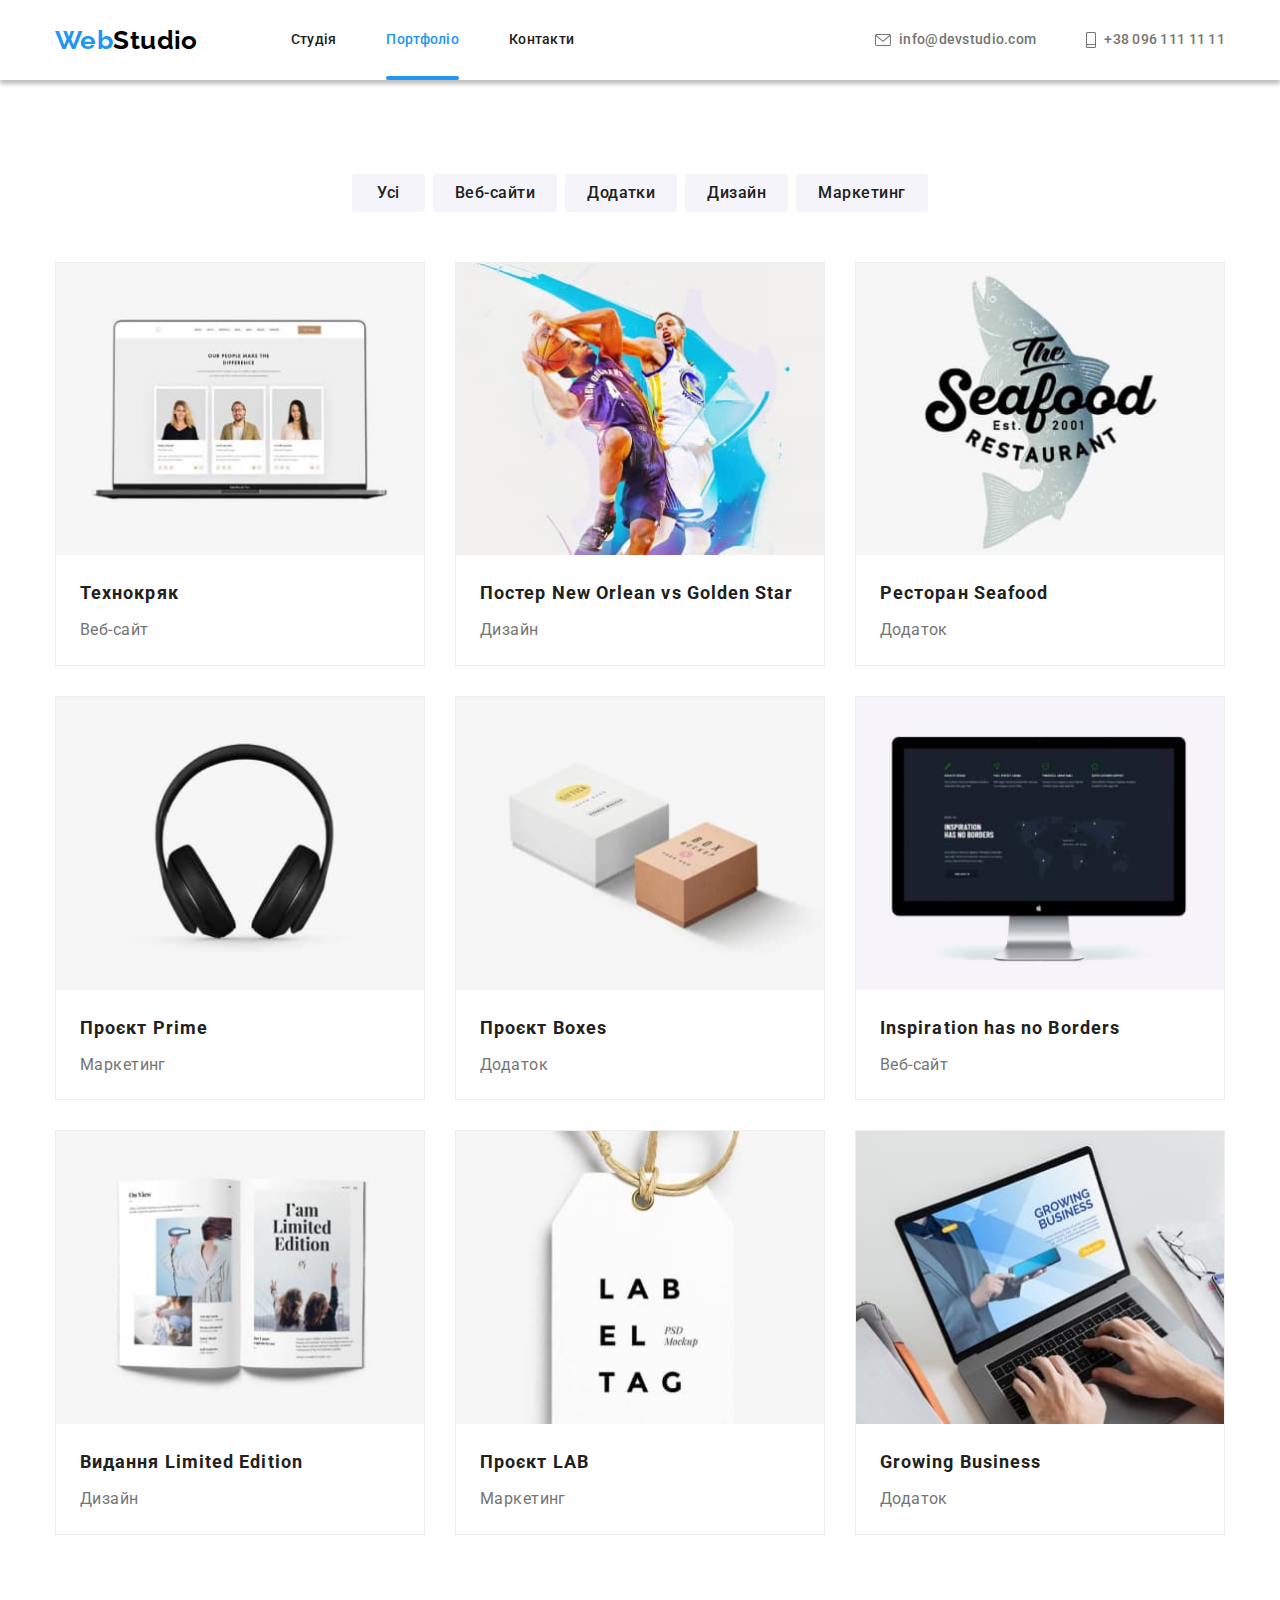
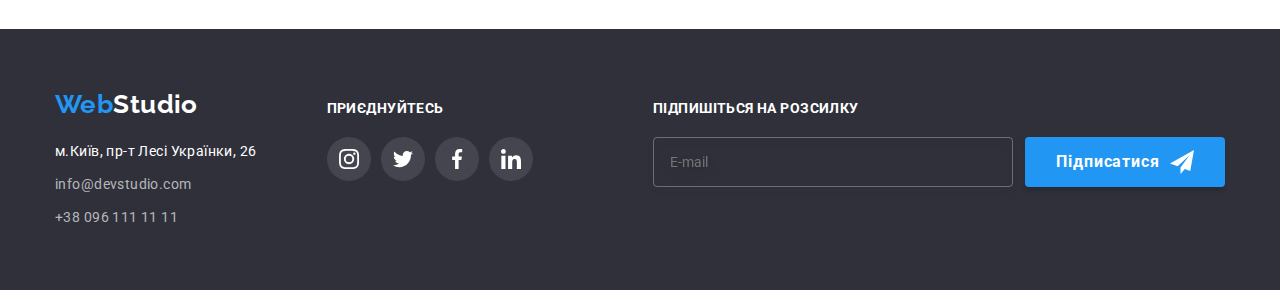
==== portfolio.html @ 76588587 "start hw07" ====
<!DOCTYPE html>
<html lang="uk">
  <head>
    <meta charset="UTF-8" />
    <meta http-equiv="X-UA-Compatible" content="IE=edge" />
    <meta name="viewport" content="width=device-width, initial-scale=1.0" />
    <title>Portfolio</title>
    <link rel="preconnect" href="https://fonts.googleapis.com" />
    <link rel="preconnect" href="https://fonts.gstatic.com" crossorigin />
    <link
      href="https://fonts.googleapis.com/css2?family=Raleway:wght@700&family=Roboto:wght@400;500;700;900&display=swap"
      rel="stylesheet"
    />
    <link rel="stylesheet" href="./css/normalize-style.css" />
    <link rel="stylesheet" href="./css/style.css" />
  </head>
  <body>
    <!-- Панель навігації -->
    <header class="header">
      <div class="container">
        <a href="./index.html" class="logo" lang="en"><span class="logo-span">Web</span>Studio</a>
        <nav class="navigation">
          <ul class="navigation-list">
            <li class="navigation-item">
              <a href="./index.html" class="navigation-link">Студія</a>
            </li>
            <li class="navigation-item">
              <a href="./portfolio.html" class="navigation-link current">Портфоліо</a>
            </li>
            <li class="navigation-item">
              <a href="#" class="navigation-link">Контакти</a>
            </li>
          </ul>
        </nav>
        <div class="header-contacts">
          <a href="mailto:info@devstudio.com" class="contacts-link">
            <svg class="icon-mail">
              <use href="./icon/symbol-defs.svg#icon-mail"></use>
            </svg>
            info@devstudio.com
          </a>
          <a href="tel:+380961111111" class="contacts-link">
            <svg class="icon-phone">
              <use href="./icon/symbol-defs.svg#icon-smartphone"></use>
            </svg>
            +38 096 111 11 11
          </a>
        </div>
      </div>
    </header>
    <main>
      <section class="our-portfolio">
        <div class="container">
          <h1 class="visually-hidden">Our Portfolio</h1>
          <ul class="web-filter">
            <li><button type="button" class="filter-button all">Усі</button></li>
            <li><button type="button" class="filter-button">Веб-сайти</button></li>
            <li><button type="button" class="filter-button">Додатки</button></li>
            <li><button type="button" class="filter-button">Дизайн</button></li>
            <li><button type="button" class="filter-button">Маркетинг</button></li>
          </ul>
          <ul class="works">
            <li class="portfolio-card">
              <a href="#" class="portfolio-link">
                <div class="portfolio-img">
                  <img src="./images/techno.jpg" alt="Технокряк" width="370" />
                  <p class="portfolio-text">
                    Ресурс пропонує комплексні пропозиції з різним рівнем функціоналу та сервісів.
                    Все це дозволить відвідувачу отримати вичерпні відомості про компанію чи
                    приватну особу.
                  </p>
                </div>
                <div class="works-technology">
                  <h2 class="works-title">Технокряк</h2>
                  <p class="works-description">Веб-сайт</p>
                </div>
              </a>
            </li>
            <li class="portfolio-card">
              <a href="#" class="portfolio-link">
                <div class="portfolio-img">
                  <img src="./images/poster_golden_star.jpg" alt="Постер" width="370" />
                  <p class="portfolio-text">
                    Ресурс пропонує комплексні пропозиції з різним рівнем функціоналу та сервісів.
                    Все це дозволить відвідувачу отримати вичерпні відомості про компанію чи
                    приватну особу.
                  </p>
                </div>
                <div class="works-technology">
                  <h2 class="works-title">Постер New Orlean vs Golden Star</h2>
                  <p class="works-description">Дизайн</p>
                </div>
              </a>
            </li>
            <li class="portfolio-card">
              <a href="#" class="portfolio-link">
                <div class="portfolio-img">
                  <img src="./images/restaurant.jpg" alt="Ресторан" width="370" />
                  <p class="portfolio-text">
                    Ресурс пропонує комплексні пропозиції з різним рівнем функціоналу та сервісів.
                    Все це дозволить відвідувачу отримати вичерпні відомості про компанію чи
                    приватну особу.
                  </p>
                </div>
                <div class="works-technology">
                  <h2 class="works-title">Ресторан Seafood</h2>
                  <p class="works-description">Додаток</p>
                </div>
              </a>
            </li>
            <li class="portfolio-card">
              <a href="#" class="portfolio-link">
                <div class="portfolio-img">
                  <img src="./images/project_prime.jpg" alt="Проєкт Prime" width="370" />
                  <p class="portfolio-text">
                    Ресурс пропонує комплексні пропозиції з різним рівнем функціоналу та сервісів.
                    Все це дозволить відвідувачу отримати вичерпні відомості про компанію чи
                    приватну особу.
                  </p>
                </div>
                <div class="works-technology">
                  <h2 class="works-title">Проєкт Prime</h2>
                  <p class="works-description">Маркетинг</p>
                </div>
              </a>
            </li>
            <li class="portfolio-card">
              <a href="#" class="portfolio-link">
                <div class="portfolio-img">
                  <img src="./images/project_boxes.jpg" alt="Проєкт Boxes" width="370" />
                  <p class="portfolio-text">
                    Ресурс пропонує комплексні пропозиції з різним рівнем функціоналу та сервісів.
                    Все це дозволить відвідувачу отримати вичерпні відомості про компанію чи
                    приватну особу.
                  </p>
                </div>
                <div class="works-technology">
                  <h2 class="works-title">Проєкт Boxes</h2>
                  <p class="works-description">Додаток</p>
                </div>
              </a>
            </li>
            <li class="portfolio-card">
              <a href="#" class="portfolio-link">
                <div class="portfolio-img">
                  <img src="./images/inspiration.jpg" alt="Inspiration" width="370" />
                  <p class="portfolio-text">
                    Ресурс пропонує комплексні пропозиції з різним рівнем функціоналу та сервісів.
                    Все це дозволить відвідувачу отримати вичерпні відомості про компанію чи
                    приватну особу.
                  </p>
                </div>
                <div class="works-technology">
                  <h2 class="works-title">Inspiration has no Borders</h2>
                  <p class="works-description">Веб-сайт</p>
                </div>
              </a>
            </li>
            <li class="portfolio-card">
              <a href="#" class="portfolio-link">
                <div class="portfolio-img">
                  <img src="./images/limited_edition.jpg" alt="Видання" width="370" />
                  <p class="portfolio-text">
                    Ресурс пропонує комплексні пропозиції з різним рівнем функціоналу та сервісів.
                    Все це дозволить відвідувачу отримати вичерпні відомості про компанію чи
                    приватну особу.
                  </p>
                </div>
                <div class="works-technology">
                  <h2 class="works-title">Видання Limited Edition</h2>
                  <p class="works-description">Дизайн</p>
                </div>
              </a>
            </li>
            <li class="portfolio-card">
              <a href="#" class="portfolio-link">
                <div class="portfolio-img">
                  <img src="./images/project_lab.jpg" alt="Проєкт LAB" width="370" />
                  <p class="portfolio-text">
                    Ресурс пропонує комплексні пропозиції з різним рівнем функціоналу та сервісів.
                    Все це дозволить відвідувачу отримати вичерпні відомості про компанію чи
                    приватну особу.
                  </p>
                </div>
                <div class="works-technology">
                  <h2 class="works-title">Проєкт LAB</h2>
                  <p class="works-description">Маркетинг</p>
                </div>
              </a>
            </li>
            <li class="portfolio-card">
              <a href="#" class="portfolio-link">
                <div class="portfolio-img">
                  <img src="./images/growing_businesmin.jpg" alt="Growing Business" width="370" />
                  <p class="portfolio-text">
                    Ресурс пропонує комплексні пропозиції з різним рівнем функціоналу та сервісів.
                    Все це дозволить відвідувачу отримати вичерпні відомості про компанію чи
                    приватну особу.
                  </p>
                </div>
                <div class="works-technology">
                  <h2 class="works-title">Growing Business</h2>
                  <p class="works-description">Додаток</p>
                </div>
              </a>
            </li>
          </ul>
        </div>
      </section>
    </main>
    <!-- Футер -->
    <footer class="footer">
      <div class="container">
        <div class="footer-contacts">
          <h2 class="visually-hidden">контакти <span lang="en">webstudio</span></h2>
          <a href="./index.html" class="logo footer-logo" lang="en"
            ><span class="logo-span">Web</span>Studio</a
          >
          <address class="footer-address">
            <ul class="footer-address-list">
              <li class="footer-address-item">
                <a
                  href="https://goo.gl/maps/Vq4ThPcJuNUEZJUE8"
                  target="_blank"
                  rel="noopener nofollow norefferer"
                  class="footer-address-link"
                >
                  м.Київ, пр-т Лесі Українки, 26
                </a>
              </li>
              <li class="footer-address-item">
                <a href="mailto:info@devstudio.com" class="footer-contacts">info@devstudio.com </a>
              </li>
              <li class="footer-address-item">
                <a href="tel:+380961111111" class="footer-contacts">+38 096 111 11 11</a>
              </li>
            </ul>
          </address>
        </div>
        <div class="footer-soc">
          <p class="footer-soc-title">приєднуйтесь</p>
          <ul class="footer-soc-list">
            <li class="footer-soc-item">
              <a
                class="footer-soc-link"
                href="https://www.instagram.com/"
                target="_blank"
                rel="noreferrer
                      noopener
                      nofollow"
              >
                <svg class="footer-soc-icon">
                  <use href="./icon/symbol-defs.svg#icon-instagram"></use>
                </svg>
              </a>
            </li>
            <li class="footer-soc-item">
              <a
                class="footer-soc-link"
                href="https://twitter.com/"
                target="_blank"
                rel="noreferrer
                      noopener
                      nofollow"
                ><svg class="footer-soc-icon">
                  <use href="./icon/symbol-defs.svg#icon-twitter"></use>
                </svg>
              </a>
            </li>
            <li class="footer-soc-item">
              <a
                class="footer-soc-link"
                href="https://www.facebook.com/"
                target="_blank"
                rel="noreferrer
                      noopener
                      nofollow"
                ><svg class="footer-soc-icon">
                  <use href="./icon/symbol-defs.svg#icon-facebook"></use>
                </svg>
              </a>
            </li>
            <li class="footer-soc-item">
              <a
                class="footer-soc-link"
                href="https://www.linkedin.com/"
                target="_blank"
                rel="noreferrer
                      noopener
                      nofollow"
              >
                <svg class="footer-soc-icon">
                  <use href="./icon/symbol-defs.svg#icon-linkedin"></use>
                </svg>
              </a>
            </li>
          </ul>
        </div>

        <form class="footer-mailer">
          <p class="footer-mailer-title">Підпишіться на розсилку</p>
          <div class="fmform">
            <label class="footer-mailer-label">
              <input
                type="email"
                class="footer-mailer-input"
                placeholder="E-mail"
                name="email"
                required
              />
            </label>
            <button type="submit" class="footer-mailer-btn">
              <div class="fmbtn-group">
                Підписатися
                <svg class="fmbtn-svg">
                  <use href="./icon/symbol-defs.svg#icon-send"></use>
                </svg>
              </div>
            </button>
          </div>
        </form>
      </div>
    </footer>
  </body>
</html>
---- css/style.css ----
:root {
  --main-text-color: #212121;
  --main-bg-color: #fff;
  --team-bg-color: #f5f4fa;
  --second-text-color: #757575;
  --accent-color: #2196f3;
  --logo-color: #000000;
  --shadow-color: #000000;
  --hero-footer-bg-color: #2f303a;
  --slave-text-color: #fff;
  --bezier-effect: 250ms cubic-bezier(0.4, 0, 0.2, 1);
  --hover-btn-color: #188ce8;
}

img {
  display: block;
  width: 100%;
}

.visually-hidden {
  position: absolute;
  white-space: nowrap;
  width: 1px;
  height: 1px;
  overflow: hidden;
  border: 0;
  padding: 0;
  clip: rect(0 0 0 0);
  clip-path: inset(50%);
  margin: -1px;
}

body {
  background-color: var(--main-bg-color);
  color: var(--main-text-color);
  font-family: 'Roboto', sans-serif;
  font-size: 14px;
  letter-spacing: 0.03em;
}
section {
  padding-bottom: 94px;
  padding-top: 94px;
}

h1,
h2,
h3,
p {
  margin: 0;
  padding: 0;
}

ul,
li {
  list-style: none;
  padding: 0;
  margin: 0;
}

a {
  text-decoration: none;
}

.container {
  width: 1200px;
  margin: 0 auto;
  padding-left: 15px;
  padding-right: 15px;
}

button {
  cursor: pointer;
  border: none;
}

/* ------HEADER------ */

.header {
  border-color: #ffffff00;
  box-shadow: 0px 4px 4px #00000040;
}

.header .container {
  display: flex;
  align-items: center;
}

.logo {
  display: inline-block;
  font-family: 'Raleway', sans-serif;
  font-style: normal;
  font-weight: 700;
  font-size: 26px;
  line-height: 1.19;
  color: var(--logo-color);
}

.logo-span {
  color: var(--accent-color);
}

.navigation {
  margin-left: 93px;
}

.navigation-list {
  display: flex;
}

.navigation-list li + li {
  margin-left: 50px;
}

.navigation-item {
  position: relative;
}

.navigation-link {
  display: block;
  padding-top: 32px;
  padding-bottom: 32px;

  font-weight: 500;
  line-height: 1.14;
  letter-spacing: 0.02em;
  color: var(--main-text-color);

  transition: color var(--bezier-effect);
}

.navigation-link::after {
  content: '';
  position: absolute;
  left: 0;
  bottom: 0;
  width: 100%;
  height: 4px;
  border-radius: 2px;
  transform: scaleX(0);
  transition: transform var(--bezier-effect), background var(--bezier-effect);
}

.navigation-link:hover::after,
.navigation-link:focus::after {
  transform: scaleX(1);
  background: var(--accent-color);
}

.navigation-link.current::after {
  content: '';
  position: absolute;
  display: block;
  bottom: 0;
  width: 100%;
  height: 4px;
  background: var(--accent-color);
  border-radius: 2px;
  transform: scaleX(1);
}

.current {
  color: var(--accent-color);
}

.navigation-link:hover,
.navigation-link:focus,
.contacts-link:hover,
.contacts-link:focus {
  color: var(--accent-color);
}

.icon-mail {
  width: 16px;
  height: 12px;
  fill: currentColor;
  margin-right: 8px;
}
.icon-phone {
  width: 10px;
  height: 16px;
  fill: currentColor;
  margin-right: 8px;
}

.contacts-link {
  font-weight: 500;
  line-height: 1.14;
  letter-spacing: 0.02em;
  color: var(--second-text-color);
  display: flex;
  align-items: center;
  transition: color var(--bezier-effect);
}

.header-contacts {
  margin-left: auto;
  display: flex;
  align-items: center;
}

.header-contacts a + a {
  margin-left: 50px;
}

/*  -----------------HERO------------------------ */
.hero {
  background-color: var(--hero-footer-bg-color);
  background-image: linear-gradient(rgba(47, 48, 58, 0.4), rgba(47, 48, 58, 0.4)),
    url(../images/bg-heromin.jpg);
  background-repeat: no-repeat;
  background-position: center;
  background-size: cover;
  max-width: 1600px;
  height: 600px;
  margin: 0 auto;
  padding: 200px 0;
  text-align: center;
}

.title-main {
  margin: 0 auto 30px auto;
  max-width: 696px;
  color: var(--slave-text-color);
  font-weight: 900;
  font-size: 44px;
  line-height: 1.36;
  letter-spacing: 0.06em;
  text-transform: uppercase;
}

.button-main {
  padding: 10px 32px;
  background-color: var(--accent-color);
  color: var(--slave-text-color);
  font-family: inherit;
  font-weight: 700;
  font-size: 16px;
  line-height: 1.87;
  letter-spacing: 0.06em;
  border-radius: 4px;
  box-shadow: 0px 4px 4px #00000040;
  transition: background-color var(--bezier-effect);
}

.button-main:hover,
.button-main:focus {
  background-color: var(--hover-btn-color);
}

/* -----------------------ADVANTAGES-------------------- */

.advantage-list {
  display: flex;
}
.advantage-icon-div {
  display: flex;
  justify-content: center;
  align-items: center;
  width: 270px;
  height: 120px;
  background-color: #f5f4fa;
  margin-bottom: 30px;
}
.advantage-icon {
  width: 70px;
  height: 70px;
}

.advantage-title {
  margin-bottom: 10px;
  font-weight: 700;
  font-size: 14px;
  line-height: 1.14;
  letter-spacing: 0.03em;
  text-transform: uppercase;
  color: var(--main-text-color);
}

.advantage-text {
  color: var(--second-text-color);
  line-height: 1.71;
}

.advantage-list li + li {
  margin-left: 30px;
}

/* -----WHAT WE DO----- */

.what-we-do {
  padding-top: 0;
}

.what-we-do-title {
  text-align: center;
  font-weight: 700;
  font-size: 36px;
  line-height: 1.17;
  letter-spacing: 0.03em;

  margin-bottom: 50px;
}

.what-we-do-list {
  display: flex;
}

.what-we-do-list li + li {
  margin-left: 30px;
}

.what-we-do-item {
  position: relative;
}

.wwd-bottom-text {
  position: absolute;
  display: flex;
  justify-content: center;
  align-items: center;
  width: 100%;
  height: 70px;
  bottom: 0;
  left: 0;

  background: rgba(47, 48, 58, 0.8);
  color: #fff;
  font-weight: 700;
  line-height: 1.14;
  text-transform: uppercase;
}

/* -----------------TEAM---------------------- */

.team {
  background-color: var(--team-bg-color);
}

.team-title {
  text-align: center;
  font-size: 36px;
  font-weight: 700;
  color: var(--main-text-color);
  margin-bottom: 50px;
}

.team-list {
  display: flex;
  gap: 30px;
}

.team-item {
  box-shadow: 0px 1px 3px rgba(0, 0, 0, 0.12), 0px 1px 1px rgba(0, 0, 0, 0.14),
    0px 2px 1px rgba(0, 0, 0, 0.2);
  border-radius: 0px 0px 4px 4px;
}

.card-description {
  background-color: var(--main-bg-color);
  border-radius: 0 0 4px 4px;
  padding: 30px 0;
}

.team-name {
  margin-bottom: 10px;
  font-weight: 500;
  font-size: 16px;
  text-align: center;
  color: var(--main-text-color);
}

.team-description {
  font-size: 16px;
  line-height: 1.19;
  text-align: center;
  color: var(--second-text-color);
}

.team-soc-list {
  display: flex;
  justify-content: center;
  gap: 10px;
  margin-top: 16px;
}
.team-soc-item {
  width: 44px;
  height: 44px;
}

.team-soc-link {
  display: flex;
  justify-content: center;
  align-items: center;
  width: 100%;
  height: 100%;
  border-radius: 50%;
  background-color: #fff;
  color: #afb1b8;
  transition: color var(--bezier-effect), background-color var(--bezier-effect);
}

.team-soc-icon {
  width: 20px;
  height: 20px;
  fill: currentColor;
}

.team-soc-link:hover,
.team-soc-link:focus {
  background-color: #2196f3;
  color: #fff;
}

/* -----------------CLIENTS------------------ */

.clients-title {
  margin-bottom: 50px;
  font-weight: 700;
  font-size: 36px;
  line-height: 1.16;
  text-align: center;
  color: var(--main-text-color);
}

.clients-list {
  display: flex;
  justify-content: center;
  gap: 30px;
}

.clients-item {
  width: 170px;
  height: 92px;
}

.client-link {
  width: 100%;
  height: 100%;
  display: flex;
  justify-content: center;
  align-items: center;
  color: #afb1b8;
  border: 1px solid #afb1b8;
  border-radius: 4px;
  transition: color var(--bezier-effect);
}

.clients-icon {
  width: 106px;
  height: 60px;
  fill: currentColor;
}

.client-link:hover,
.client-link:focus {
  color: #2196f3;
  border-color: #2196f3;
}

/* -----FOOTER----- */

.footer {
  display: flex;
  background-color: var(--hero-footer-bg-color);
  padding-top: 60px;
  padding-bottom: 60px;
}

.footer .container {
  display: flex;
  align-items: baseline;
}

.logo.footer-logo {
  color: var(--slave-text-color);
}
.footer-address {
  margin-top: 20px;
}

.footer-contacts {
  color: #ffffffa7;
  transition: color var(--bezier-effect);
}

.footer-contacts:hover,
.footer-contacts:focus,
.footer-address-link:hover,
.footer-address-link:focus {
  color: var(--accent-color);
}

.footer-address-item {
  line-height: 1.71;
  font-style: normal;
  font-size: 14px;
}

.footer-address-link {
  color: var(--slave-text-color);
  transition: color var(--bezier-effect);
}

.footer-address-list li + li {
  margin-top: 9px;
}
.footer-soc {
  margin-left: 70px;
}

.footer-soc-title {
  color: var(--slave-text-color);
  font-weight: 700;
  font-size: 14px;
  line-height: 1.14;
  text-transform: uppercase;
  margin-bottom: 20px;
}
.footer-soc-list {
  display: flex;
  justify-content: center;
  gap: 10px;
}
.footer-soc-item {
  width: 44px;
  height: 44px;
  border-radius: 50%;
}

.footer-soc-link:hover,
.footer-soc-link:focus {
  background-color: var(--accent-color);
}

.footer-soc-icon {
  width: 20px;
  height: 20px;
  fill: currentColor;
}
.footer-soc-link {
  display: flex;
  justify-content: center;
  align-items: center;
  width: 100%;
  height: 100%;
  color: #fff;
  border-radius: 50%;
  background-color: rgba(255, 255, 255, 0.1);
  transition: background-color var(--bezier-effect);
}
/* -----------------------PORTFOLIO-------------------------------- */

/* -----------MAIN---------- */

.web-filter {
  display: flex;
  justify-content: center;
  gap: 8px;
  margin-bottom: 50px;
}

.filter-button {
  font-family: inherit;
  letter-spacing: 0.03em;
  color: var(--main-text-color);
  background-color: #f5f4fa;
  border-radius: 4px;
  font-weight: 500;
  font-size: 16px;
  line-height: 1.62;
  padding: 6px 22px;
  transition: color var(--bezier-effect), background-color var(--bezier-effect),
    box-shadow var(--bezier-effect);
}

.filter-button.all {
  padding: 6px 25px;
}

.filter-button:hover,
.filter-button:focus {
  background-color: var(--accent-color);
  color: var(--slave-text-color);
  box-shadow: 0px 3px 1px rgba(0, 0, 0, 0.1), 0px 1px 2px rgba(0, 0, 0, 0.08),
    0px 2px 2px rgba(0, 0, 0, 0.12);
}

.works {
  display: flex;
  flex-wrap: wrap;
  gap: 30px;
}

.works-title {
  font-weight: 700;
  font-size: 18px;
  line-height: 2;
  letter-spacing: 0.06em;
  margin-bottom: 4px;
}

.works-description {
  font-size: 16px;
  line-height: 1.87;
  color: var(--second-text-color);
}

.works-technology {
  padding: 20px 24px;
}

.portfolio-card {
  max-width: calc((100% - 60px) / 3);
}

.portfolio-img {
  position: relative;
  overflow: hidden;
  display: flex;
  justify-content: center;
}

.portfolio-text {
  position: absolute;
  top: 0;
  left: 0;
  width: 100%;
  height: 100%;
  background: rgba(33, 150, 243, 0.9);
  transform: translateY(101%);
  transition: transform 250ms cubic-bezier(0.4, 0, 0.2, 1);

  padding: 63px 24px;
  font-size: 18px;
  line-height: 1.55;
  color: #ffffff;
}
.portfolio-link:hover .portfolio-text,
.portfolio-link:focus .portfolio-text {
  transform: translateY(0%);
}

.portfolio-link {
  display: block;
  border: 1px solid #eeeeee;
  color: var(--main-text-color);
  transition: box-shadow var(--bezier-effect);
}

.portfolio-link:hover,
.portfolio-link:focus {
  box-shadow: 0px 1px 1px rgba(0, 0, 0, 0.12), 0px 4px 4px rgba(0, 0, 0, 0.06),
    1px 4px 6px rgba(0, 0, 0, 0.16);
}

.footer-mailer {
  display: block;
  margin-left: auto;
}

.footer-mailer-title {
  display: inline-block;
  width: 100%;
  font-weight: 700;
  font-size: 14px;
  line-height: 1.14;
  letter-spacing: 0.03em;
  text-transform: uppercase;
  color: var(--slave-text-color);
  margin-bottom: 20px;
}

.fmform {
  display: flex;
}

.footer-mailer-label {
  width: 360px;
}

.footer-mailer-input {
  height: 50px;
  width: 100%;
  background-color: transparent;
  border: 1px solid rgba(255, 255, 255, 0.3);
  filter: drop-shadow(0px 4px 4px rgba(0, 0, 0, 0.15));
  border-radius: 4px;
  padding-left: 16px;
  color: var(--slave-text-color);
}

.footer-mailer-btn {
  height: 50px;
  width: 200px;
  margin-left: 12px;
  background: var(--accent-color);
  color: var(--slave-text-color);
  box-shadow: 0px 4px 4px rgba(0, 0, 0, 0.15);
  border-radius: 4px;

  font-weight: 700;
  font-size: 16px;
  line-height: 1.87;

  display: flex;
  align-items: center;
  text-align: center;
  justify-content: center;
  letter-spacing: 0.06em;

  transition: background var(--bezier-effect);
}

.footer-mailer-btn:hover,
.footer-mailer-btn:focus {
  background: var(--hover-btn-color);
}

.fmbtn-group {
  display: flex;
  justify-content: center;
  align-items: center;
}

.fmbtn-svg {
  width: 24px;
  height: 24px;
  margin-left: 10px;
}

/* --------------BACKDROP+MODAL-------------------- */

.backdrop {
  position: fixed;
  top: 0;
  left: 0;

  width: 100%;
  height: 100%;

  background: rgba(62, 58, 58, 0.8);
  opacity: 1;
  transition: opacity var(--bezier-effect), visibility var(--bezier-effect);
}

.modal {
  position: absolute;
  left: 50%;
  top: 50%;

  width: 528px;
  height: 581px;
  background: #ffffff;
  box-shadow: 0px 1px 3px rgba(0, 0, 0, 0.12), 0px 1px 1px rgba(0, 0, 0, 0.14),
    0px 2px 1px rgba(0, 0, 0, 0.2);
  border-radius: 4px;

  transform: translate(-50%, -50%) scale(1);
  transition: transform var(--bezier-effect), opacity var(--bezier-effect),
    scale var(--bezier-effect);

  box-shadow: 0px 1px 3px rgba(0, 0, 0, 0.12), 0px 1px 1px rgba(0, 0, 0, 0.14),
    0px 2px 1px rgba(0, 0, 0, 0.2);
}

.backdrop.is-hidden .modal {
  transform: translate(-50%, -100%) scale(0);
}

.is-hidden {
  opacity: 0;
  visibility: hidden;
  pointer-events: none;
}

.cross-btn {
  position: absolute;
  top: 8px;
  right: 8px;
  padding: 0;
  width: 30px;
  height: 30px;
  display: flex;
  justify-content: center;
  align-items: center;
  border: 1px solid #0000001a;
  border-radius: 50%;
  background-color: transparent;
  transition: color var(--bezier-effect);
}

.cross-btn:hover {
  color: var(--hover-btn-color);
  cursor: pointer;
}

.modal-close-cross {
  width: 18px;
  height: 18px;
  fill: currentColor;
}

/* ----------------------------FORM------------------- */
.form-order {
  padding: 40px;
  width: 100%;
  height: 100%;
}

.form-label {
  display: block;
  margin-bottom: 10px;
}

.form-field {
  position: relative;
  width: 100%;
}

.form-label:focus-within .form-order-input,
.form-label:hover .form-order-input,
.form-label:focus-within .form-order-textarea,
.form-label:hover .form-order-textarea {
  border: 1px solid var(--accent-color);
  border-radius: 4px;
}

.form-label:focus-within .form-svg-field,
.form-label:hover .form-svg-field {
  fill: var(--accent-color);
}

.form-order-heading {
  color: var(--main-text-color);
  font-weight: 700;
  font-size: 20px;
  line-height: 1.15;
  text-align: center;
  letter-spacing: 0.03em;
  margin-bottom: 12px;
}

.form-order-title {
  color: var(--second-text-color);
  font-size: 12px;
  line-height: 1.16;
  letter-spacing: 0.01em;
  margin-bottom: 4px;
}

.form-order-input {
  width: 100%;
  height: 40px;

  padding-left: 42px;
  border: 1px solid rgba(33, 33, 33, 0.2);
  border-radius: 4px;
  transition: border var(--bezier-effect);
  cursor: pointer;
  outline: none;
}

.form-svg-field {
  position: absolute;
  width: 18px;
  height: 18px;
  top: 50%;
  left: 12px;
  transform: translateY(-50%);
  transition: fill var(--bezier-effect);
  fill: currentColor;
  cursor: pointer;
}

.form-textarea {
  margin-bottom: 0;
}

.form-order-textarea {
  width: 100%;
  height: 120px;
  padding: 12px 16px;
  resize: none;
  border: 1px solid rgba(33, 33, 33, 0.2);
  border-radius: 4px;
  transition: border var(--bezier-effect);
  cursor: pointer;
  outline: none;
}

.check-contract {
  display: flex;
  position: relative;
  justify-content: center;
  align-items: center;
  margin-top: 20px;
}

.check-span::before {
  display: inline-block;
  margin-right: 7px;
  content: '';
  width: 16px;
  height: 15px;
  background-image: url(../icon/checkout.svg);
  transition: background-image var(--bezier-effect);
}

.checkbox-contract:checked + .check-span::before {
  background-image: url(../icon/checkin.svg);
}

.check-span {
  display: flex;
  align-items: center;
  font-size: 14px;
  line-height: 1.71;
  color: var(--second-text-color);
}

.checkbox-contract {
  position: absolute;
  left: 0;
  z-index: -1;
  opacity: 0;
}

.check-link {
  text-decoration: underline;
  color: var(--accent-color);
  padding-left: 2px;
}

/* .form-btn {
  display: flex;
  justify-content: center;
  margin-top: 30px;
} */

.form-btn-send {
  display: block;
  margin: 30px auto 0 auto;

  padding: 10px 52px;
  background: var(--accent-color);
  box-shadow: 0px 4px 4px rgba(0, 0, 0, 0.15);
  border-radius: 4px;
  font-weight: 700;
  font-size: 16px;
  line-height: 1.87;

  letter-spacing: 0.06em;

  color: var(--slave-text-color);
  transition: background var(--bezier-effect);
}

.form-btn-send:hover,
.form-btn-send:focus {
  background: var(--hover-btn-color);
}
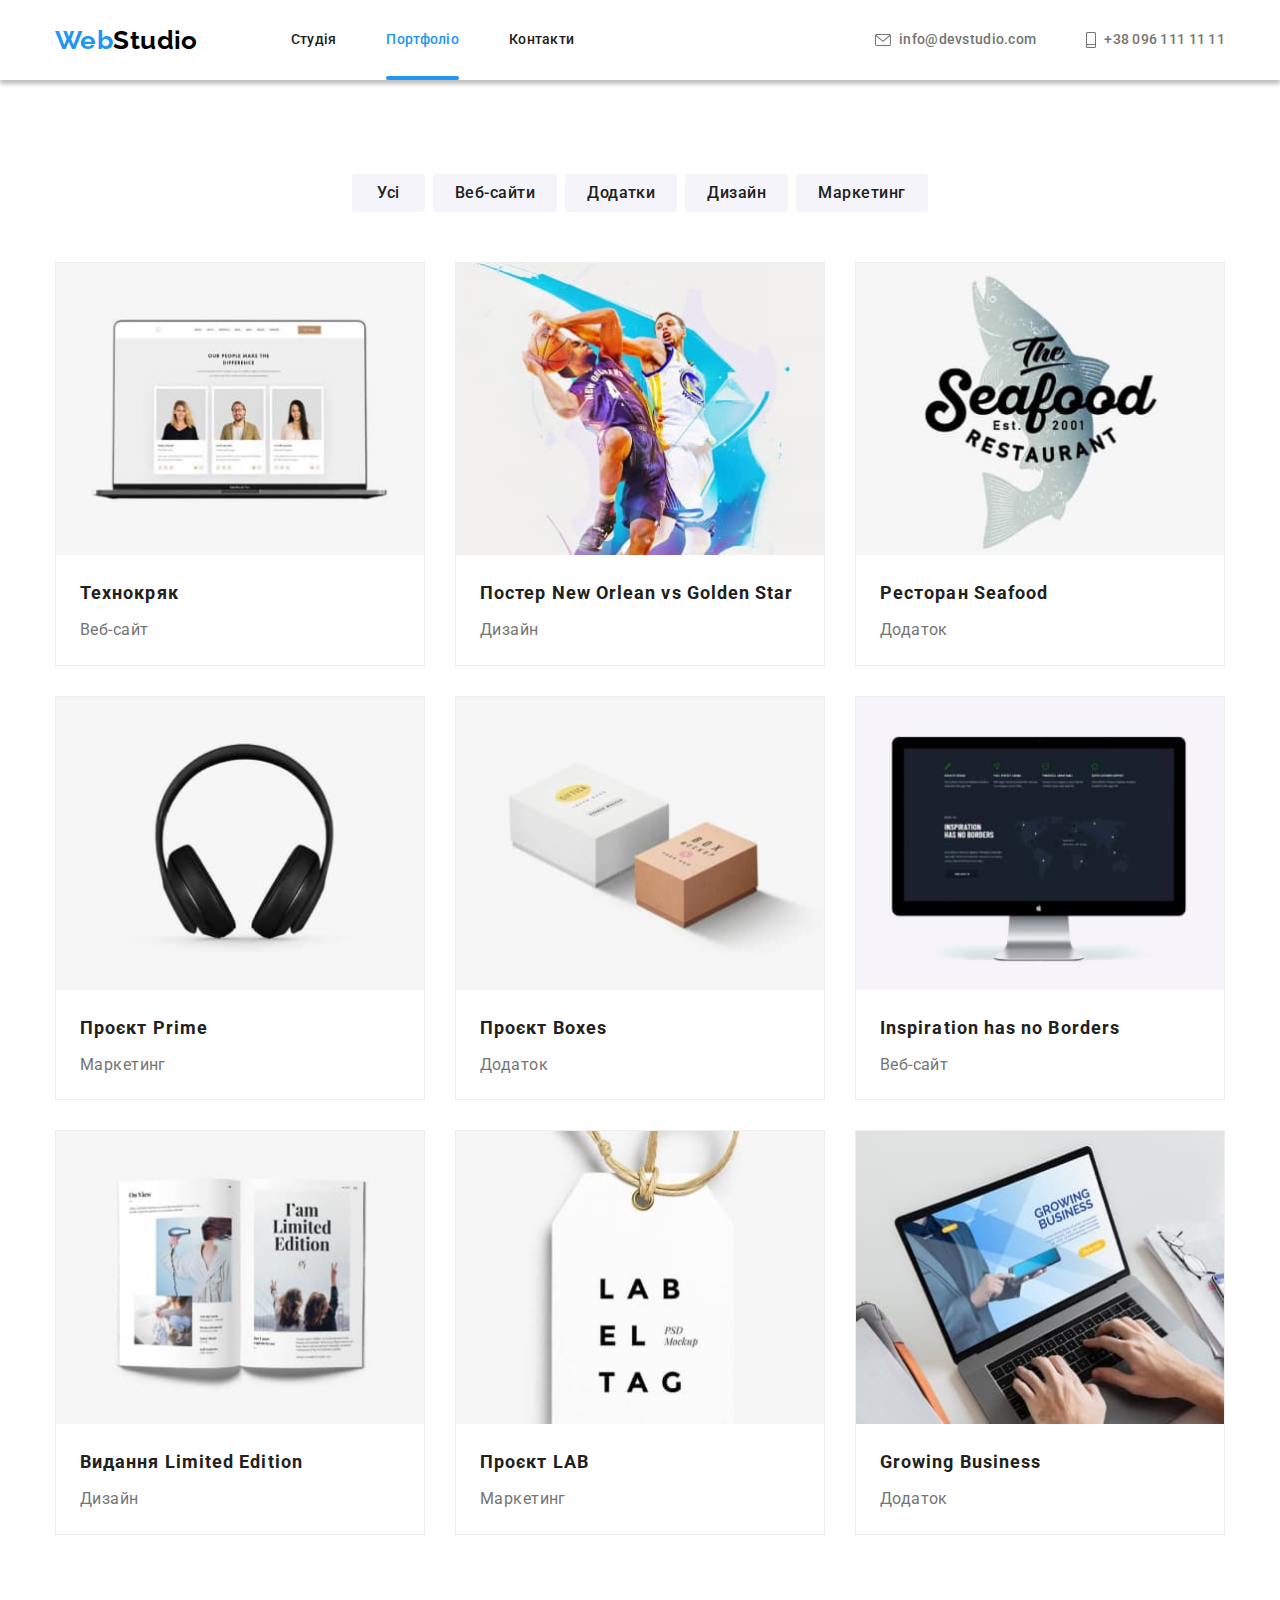
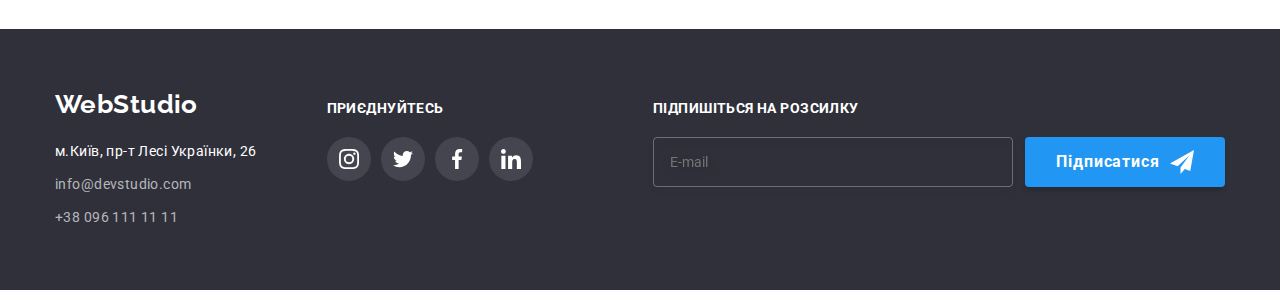
==== commit 118547f2: "first step" ====
--- a/portfolio.html
+++ b/portfolio.html
@@ -17,29 +17,29 @@
   <body>
     <!-- Панель навігації -->
     <header class="header">
-      <div class="container">
-        <a href="./index.html" class="logo" lang="en"><span class="logo-span">Web</span>Studio</a>
-        <nav class="navigation">
-          <ul class="navigation-list">
-            <li class="navigation-item">
-              <a href="./index.html" class="navigation-link">Студія</a>
-            </li>
-            <li class="navigation-item">
-              <a href="./portfolio.html" class="navigation-link current">Портфоліо</a>
-            </li>
-            <li class="navigation-item">
-              <a href="#" class="navigation-link">Контакти</a>
+      <div class="container header__container">
+        <a href="./index.html" class="logo" lang="en"><span class="logo--color">Web</span>Studio</a>
+        <nav class="navigation navigation--pos">
+          <ul class="navigation__list">
+            <li class="navigation__item">
+              <a href="./index.html" class="navigation__link">Студія</a>
+            </li>
+            <li class="navigation__item">
+              <a href="./portfolio.html" class="navigation__link current">Портфоліо</a>
+            </li>
+            <li class="navigation__item">
+              <a href="#" class="navigation__link">Контакти</a>
             </li>
           </ul>
         </nav>
-        <div class="header-contacts">
-          <a href="mailto:info@devstudio.com" class="contacts-link">
+        <div class="header__contacts">
+          <a href="mailto:info@devstudio.com" class="contacts__link">
             <svg class="icon-mail">
               <use href="./icon/symbol-defs.svg#icon-mail"></use>
             </svg>
             info@devstudio.com
           </a>
-          <a href="tel:+380961111111" class="contacts-link">
+          <a href="tel:+380961111111" class="contacts__link">
             <svg class="icon-phone">
               <use href="./icon/symbol-defs.svg#icon-smartphone"></use>
             </svg>
--- a/css/style.css
+++ b/css/style.css
@@ -80,7 +80,7 @@
   box-shadow: 0px 4px 4px #00000040;
 }
 
-.header .container {
+.header__container {
   display: flex;
   align-items: center;
 }
@@ -95,27 +95,27 @@
   color: var(--logo-color);
 }
 
-.logo-span {
+.logo--color {
   color: var(--accent-color);
 }
 
-.navigation {
+.navigation--pos {
   margin-left: 93px;
 }
 
-.navigation-list {
-  display: flex;
-}
-
-.navigation-list li + li {
+.navigation__list {
+  display: flex;
+}
+
+.navigation__item:nth-child(n + 2) {
   margin-left: 50px;
 }
 
-.navigation-item {
+.navigation__item {
   position: relative;
 }
 
-.navigation-link {
+.navigation__link {
   display: block;
   padding-top: 32px;
   padding-bottom: 32px;
@@ -128,7 +128,7 @@
   transition: color var(--bezier-effect);
 }
 
-.navigation-link::after {
+.navigation__link::after {
   content: '';
   position: absolute;
   left: 0;
@@ -140,13 +140,13 @@
   transition: transform var(--bezier-effect), background var(--bezier-effect);
 }
 
-.navigation-link:hover::after,
-.navigation-link:focus::after {
+.navigation__link:hover::after,
+.navigation__link:focus::after {
   transform: scaleX(1);
   background: var(--accent-color);
 }
 
-.navigation-link.current::after {
+.navigation__link.current::after {
   content: '';
   position: absolute;
   display: block;
@@ -162,10 +162,10 @@
   color: var(--accent-color);
 }
 
-.navigation-link:hover,
-.navigation-link:focus,
-.contacts-link:hover,
-.contacts-link:focus {
+.navigation__link:hover,
+.navigation__link:focus,
+.contacts__link:hover,
+.contacts__link:focus {
   color: var(--accent-color);
 }
 
@@ -182,7 +182,17 @@
   margin-right: 8px;
 }
 
-.contacts-link {
+.header__contacts {
+  margin-left: auto;
+  display: flex;
+  align-items: center;
+}
+
+.contacts__link + .contacts__link {
+  margin-left: 50px;
+}
+
+.contacts__link {
   font-weight: 500;
   line-height: 1.14;
   letter-spacing: 0.02em;
@@ -190,16 +200,6 @@
   display: flex;
   align-items: center;
   transition: color var(--bezier-effect);
-}
-
-.header-contacts {
-  margin-left: auto;
-  display: flex;
-  align-items: center;
-}
-
-.header-contacts a + a {
-  margin-left: 50px;
 }
 
 /*  -----------------HERO------------------------ */
@@ -217,7 +217,7 @@
   text-align: center;
 }
 
-.title-main {
+.hero__title {
   margin: 0 auto 30px auto;
   max-width: 696px;
   color: var(--slave-text-color);
@@ -228,7 +228,7 @@
   text-transform: uppercase;
 }
 
-.button-main {
+.hero__btn {
   padding: 10px 32px;
   background-color: var(--accent-color);
   color: var(--slave-text-color);
@@ -242,31 +242,35 @@
   transition: background-color var(--bezier-effect);
 }
 
-.button-main:hover,
-.button-main:focus {
+.hero__btn:hover,
+.hero__btn:focus {
   background-color: var(--hover-btn-color);
 }
 
 /* -----------------------ADVANTAGES-------------------- */
 
-.advantage-list {
-  display: flex;
-}
-.advantage-icon-div {
+.advantage__list {
+  display: flex;
+}
+.advantage-icon__wrap {
   display: flex;
   justify-content: center;
   align-items: center;
   width: 270px;
   height: 120px;
   background-color: #f5f4fa;
+}
+
+.advantage-icon__wrap--pos {
   margin-bottom: 30px;
 }
-.advantage-icon {
+
+.advantage-icon__field {
   width: 70px;
   height: 70px;
 }
 
-.advantage-title {
+.advantage__title {
   margin-bottom: 10px;
   font-weight: 700;
   font-size: 14px;
@@ -276,12 +280,12 @@
   color: var(--main-text-color);
 }
 
-.advantage-text {
+.advantage__text {
   color: var(--second-text-color);
   line-height: 1.71;
 }
 
-.advantage-list li + li {
+.advantage__item:nth-child(n + 2) {
   margin-left: 30px;
 }
 
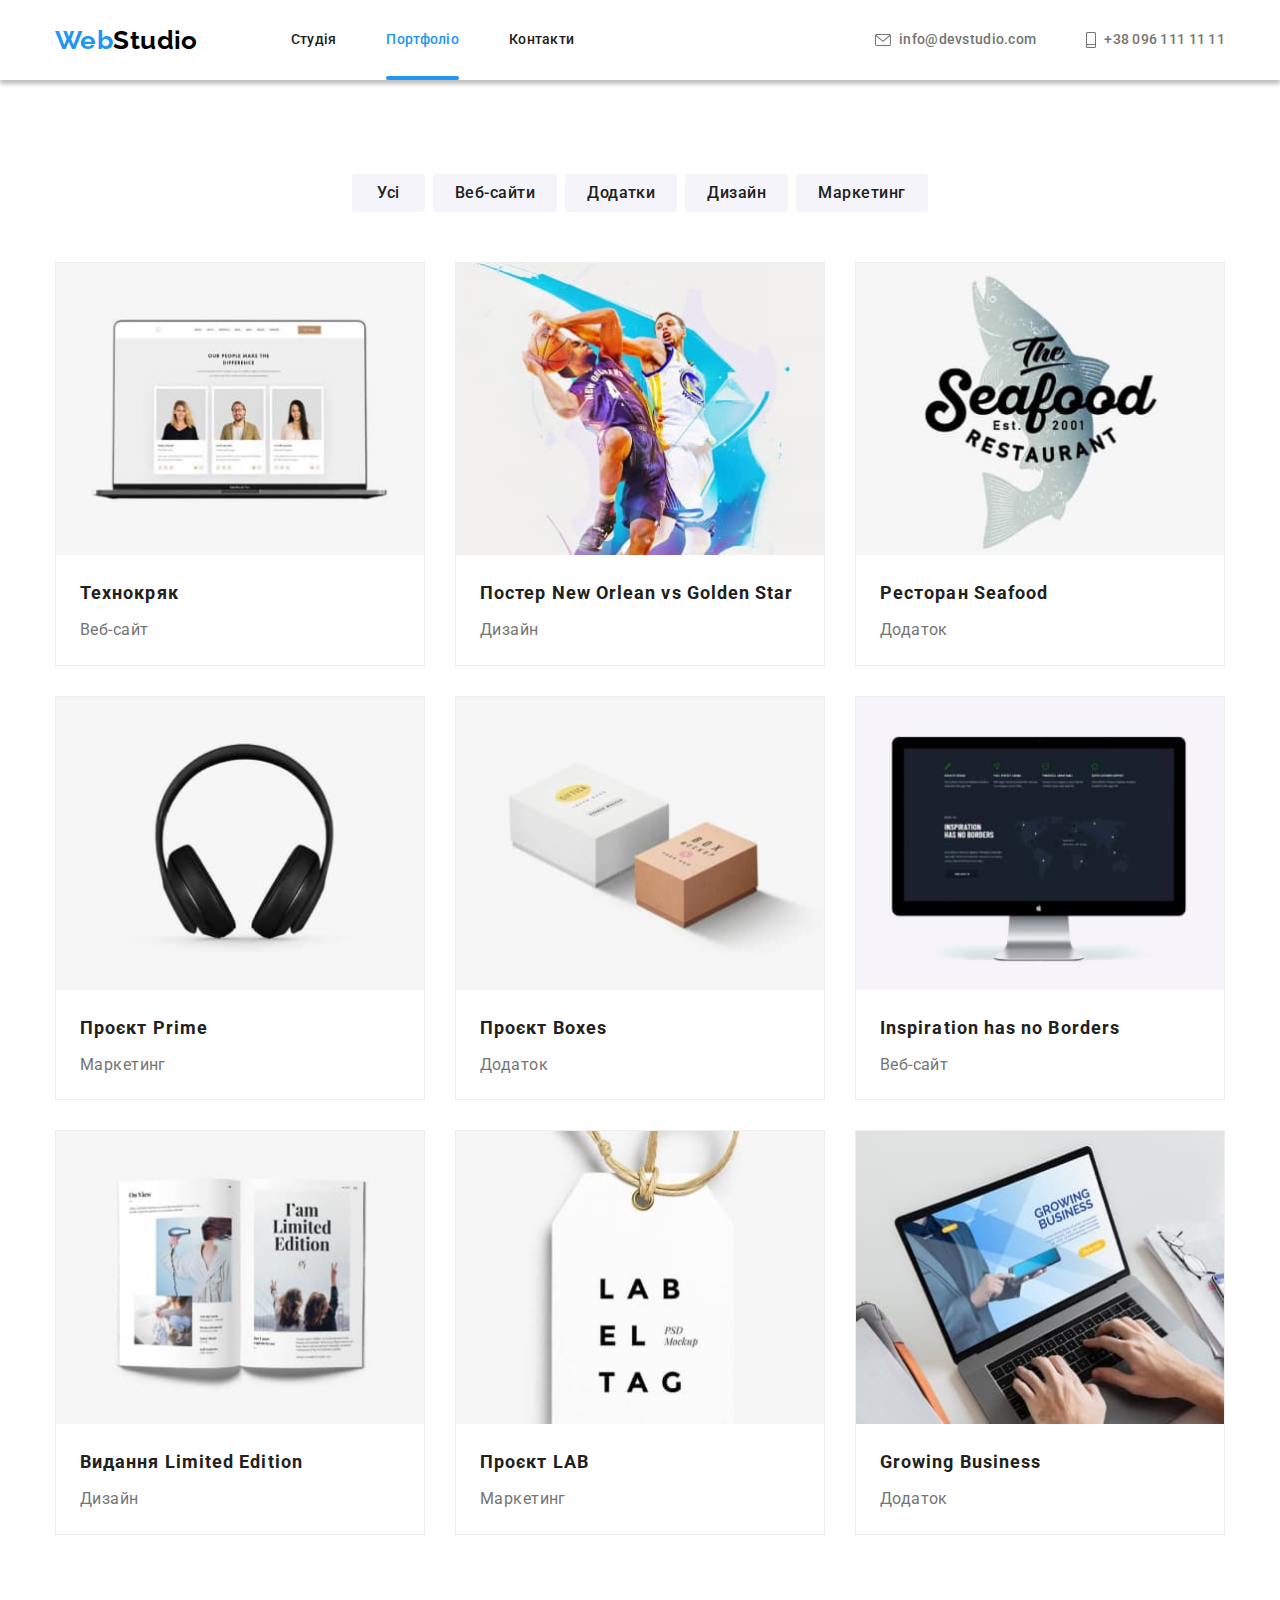
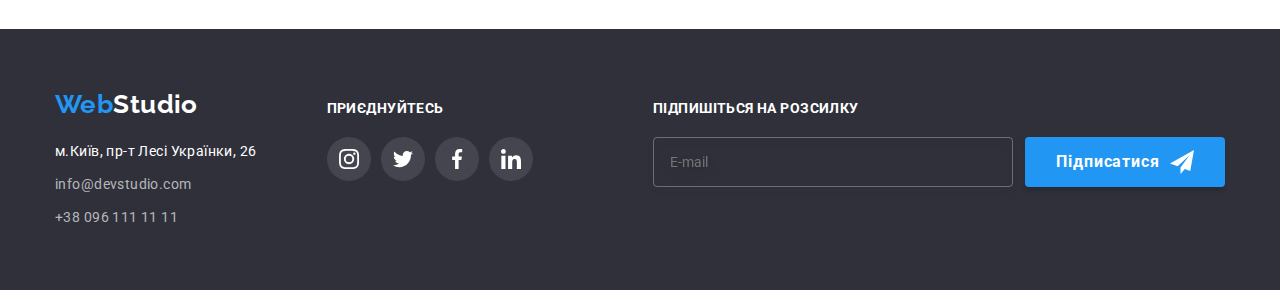
==== commit b11be5c3: "add portfolio scss" ====
--- a/portfolio.html
+++ b/portfolio.html
@@ -12,7 +12,7 @@
       rel="stylesheet"
     />
     <link rel="stylesheet" href="./css/normalize-style.css" />
-    <link rel="stylesheet" href="./css/style.css" />
+    <link rel="stylesheet" href="./css/main.min.css" />
   </head>
   <body>
     <!-- Панель навігації -->
@@ -49,10 +49,11 @@
       </div>
     </header>
     <main>
+      <!-- Наше ПОРТФОЛІО -->
       <section class="our-portfolio">
         <div class="container">
           <h1 class="visually-hidden">Our Portfolio</h1>
-          <ul class="web-filter">
+          <ul class="filter">
             <li><button type="button" class="filter-button all">Усі</button></li>
             <li><button type="button" class="filter-button">Веб-сайти</button></li>
             <li><button type="button" class="filter-button">Додатки</button></li>
@@ -60,147 +61,147 @@
             <li><button type="button" class="filter-button">Маркетинг</button></li>
           </ul>
           <ul class="works">
-            <li class="portfolio-card">
-              <a href="#" class="portfolio-link">
-                <div class="portfolio-img">
+            <li class="portfolio__card">
+              <a href="#" class="portfolio__link">
+                <div class="portfolio__img">
                   <img src="./images/techno.jpg" alt="Технокряк" width="370" />
-                  <p class="portfolio-text">
-                    Ресурс пропонує комплексні пропозиції з різним рівнем функціоналу та сервісів.
-                    Все це дозволить відвідувачу отримати вичерпні відомості про компанію чи
-                    приватну особу.
-                  </p>
-                </div>
-                <div class="works-technology">
-                  <h2 class="works-title">Технокряк</h2>
-                  <p class="works-description">Веб-сайт</p>
-                </div>
-              </a>
-            </li>
-            <li class="portfolio-card">
-              <a href="#" class="portfolio-link">
-                <div class="portfolio-img">
+                  <p class="portfolio__text">
+                    Ресурс пропонує комплексні пропозиції з різним рівнем функціоналу та сервісів.
+                    Все це дозволить відвідувачу отримати вичерпні відомості про компанію чи
+                    приватну особу.
+                  </p>
+                </div>
+                <div class="works__technology">
+                  <h2 class="works__title">Технокряк</h2>
+                  <p class="works__description">Веб-сайт</p>
+                </div>
+              </a>
+            </li>
+            <li class="portfolio__card">
+              <a href="#" class="portfolio__link">
+                <div class="portfolio__img">
                   <img src="./images/poster_golden_star.jpg" alt="Постер" width="370" />
-                  <p class="portfolio-text">
-                    Ресурс пропонує комплексні пропозиції з різним рівнем функціоналу та сервісів.
-                    Все це дозволить відвідувачу отримати вичерпні відомості про компанію чи
-                    приватну особу.
-                  </p>
-                </div>
-                <div class="works-technology">
-                  <h2 class="works-title">Постер New Orlean vs Golden Star</h2>
-                  <p class="works-description">Дизайн</p>
-                </div>
-              </a>
-            </li>
-            <li class="portfolio-card">
-              <a href="#" class="portfolio-link">
-                <div class="portfolio-img">
+                  <p class="portfolio__text">
+                    Ресурс пропонує комплексні пропозиції з різним рівнем функціоналу та сервісів.
+                    Все це дозволить відвідувачу отримати вичерпні відомості про компанію чи
+                    приватну особу.
+                  </p>
+                </div>
+                <div class="works__technology">
+                  <h2 class="works__title">Постер New Orlean vs Golden Star</h2>
+                  <p class="works__description">Дизайн</p>
+                </div>
+              </a>
+            </li>
+            <li class="portfolio__card">
+              <a href="#" class="portfolio__link">
+                <div class="portfolio__img">
                   <img src="./images/restaurant.jpg" alt="Ресторан" width="370" />
-                  <p class="portfolio-text">
-                    Ресурс пропонує комплексні пропозиції з різним рівнем функціоналу та сервісів.
-                    Все це дозволить відвідувачу отримати вичерпні відомості про компанію чи
-                    приватну особу.
-                  </p>
-                </div>
-                <div class="works-technology">
-                  <h2 class="works-title">Ресторан Seafood</h2>
-                  <p class="works-description">Додаток</p>
-                </div>
-              </a>
-            </li>
-            <li class="portfolio-card">
-              <a href="#" class="portfolio-link">
-                <div class="portfolio-img">
+                  <p class="portfolio__text">
+                    Ресурс пропонує комплексні пропозиції з різним рівнем функціоналу та сервісів.
+                    Все це дозволить відвідувачу отримати вичерпні відомості про компанію чи
+                    приватну особу.
+                  </p>
+                </div>
+                <div class="works__technology">
+                  <h2 class="works__title">Ресторан Seafood</h2>
+                  <p class="works__description">Додаток</p>
+                </div>
+              </a>
+            </li>
+            <li class="portfolio__card">
+              <a href="#" class="portfolio__link">
+                <div class="portfolio__img">
                   <img src="./images/project_prime.jpg" alt="Проєкт Prime" width="370" />
-                  <p class="portfolio-text">
-                    Ресурс пропонує комплексні пропозиції з різним рівнем функціоналу та сервісів.
-                    Все це дозволить відвідувачу отримати вичерпні відомості про компанію чи
-                    приватну особу.
-                  </p>
-                </div>
-                <div class="works-technology">
-                  <h2 class="works-title">Проєкт Prime</h2>
-                  <p class="works-description">Маркетинг</p>
-                </div>
-              </a>
-            </li>
-            <li class="portfolio-card">
-              <a href="#" class="portfolio-link">
-                <div class="portfolio-img">
+                  <p class="portfolio__text">
+                    Ресурс пропонує комплексні пропозиції з різним рівнем функціоналу та сервісів.
+                    Все це дозволить відвідувачу отримати вичерпні відомості про компанію чи
+                    приватну особу.
+                  </p>
+                </div>
+                <div class="works__technology">
+                  <h2 class="works__title">Проєкт Prime</h2>
+                  <p class="works__description">Маркетинг</p>
+                </div>
+              </a>
+            </li>
+            <li class="portfolio__card">
+              <a href="#" class="portfolio__link">
+                <div class="portfolio__img">
                   <img src="./images/project_boxes.jpg" alt="Проєкт Boxes" width="370" />
-                  <p class="portfolio-text">
-                    Ресурс пропонує комплексні пропозиції з різним рівнем функціоналу та сервісів.
-                    Все це дозволить відвідувачу отримати вичерпні відомості про компанію чи
-                    приватну особу.
-                  </p>
-                </div>
-                <div class="works-technology">
-                  <h2 class="works-title">Проєкт Boxes</h2>
-                  <p class="works-description">Додаток</p>
-                </div>
-              </a>
-            </li>
-            <li class="portfolio-card">
-              <a href="#" class="portfolio-link">
-                <div class="portfolio-img">
+                  <p class="portfolio__text">
+                    Ресурс пропонує комплексні пропозиції з різним рівнем функціоналу та сервісів.
+                    Все це дозволить відвідувачу отримати вичерпні відомості про компанію чи
+                    приватну особу.
+                  </p>
+                </div>
+                <div class="works__technology">
+                  <h2 class="works__title">Проєкт Boxes</h2>
+                  <p class="works__description">Додаток</p>
+                </div>
+              </a>
+            </li>
+            <li class="portfolio__card">
+              <a href="#" class="portfolio__link">
+                <div class="portfolio__img">
                   <img src="./images/inspiration.jpg" alt="Inspiration" width="370" />
-                  <p class="portfolio-text">
-                    Ресурс пропонує комплексні пропозиції з різним рівнем функціоналу та сервісів.
-                    Все це дозволить відвідувачу отримати вичерпні відомості про компанію чи
-                    приватну особу.
-                  </p>
-                </div>
-                <div class="works-technology">
-                  <h2 class="works-title">Inspiration has no Borders</h2>
-                  <p class="works-description">Веб-сайт</p>
-                </div>
-              </a>
-            </li>
-            <li class="portfolio-card">
-              <a href="#" class="portfolio-link">
-                <div class="portfolio-img">
+                  <p class="portfolio__text">
+                    Ресурс пропонує комплексні пропозиції з різним рівнем функціоналу та сервісів.
+                    Все це дозволить відвідувачу отримати вичерпні відомості про компанію чи
+                    приватну особу.
+                  </p>
+                </div>
+                <div class="works__technology">
+                  <h2 class="works__title">Inspiration has no Borders</h2>
+                  <p class="works__description">Веб-сайт</p>
+                </div>
+              </a>
+            </li>
+            <li class="portfolio__card">
+              <a href="#" class="portfolio__link">
+                <div class="portfolio__img">
                   <img src="./images/limited_edition.jpg" alt="Видання" width="370" />
-                  <p class="portfolio-text">
-                    Ресурс пропонує комплексні пропозиції з різним рівнем функціоналу та сервісів.
-                    Все це дозволить відвідувачу отримати вичерпні відомості про компанію чи
-                    приватну особу.
-                  </p>
-                </div>
-                <div class="works-technology">
-                  <h2 class="works-title">Видання Limited Edition</h2>
-                  <p class="works-description">Дизайн</p>
-                </div>
-              </a>
-            </li>
-            <li class="portfolio-card">
-              <a href="#" class="portfolio-link">
-                <div class="portfolio-img">
+                  <p class="portfolio__text">
+                    Ресурс пропонує комплексні пропозиції з різним рівнем функціоналу та сервісів.
+                    Все це дозволить відвідувачу отримати вичерпні відомості про компанію чи
+                    приватну особу.
+                  </p>
+                </div>
+                <div class="works__technology">
+                  <h2 class="works__title">Видання Limited Edition</h2>
+                  <p class="works__description">Дизайн</p>
+                </div>
+              </a>
+            </li>
+            <li class="portfolio__card">
+              <a href="#" class="portfolio__link">
+                <div class="portfolio__img">
                   <img src="./images/project_lab.jpg" alt="Проєкт LAB" width="370" />
-                  <p class="portfolio-text">
-                    Ресурс пропонує комплексні пропозиції з різним рівнем функціоналу та сервісів.
-                    Все це дозволить відвідувачу отримати вичерпні відомості про компанію чи
-                    приватну особу.
-                  </p>
-                </div>
-                <div class="works-technology">
-                  <h2 class="works-title">Проєкт LAB</h2>
-                  <p class="works-description">Маркетинг</p>
-                </div>
-              </a>
-            </li>
-            <li class="portfolio-card">
-              <a href="#" class="portfolio-link">
-                <div class="portfolio-img">
+                  <p class="portfolio__text">
+                    Ресурс пропонує комплексні пропозиції з різним рівнем функціоналу та сервісів.
+                    Все це дозволить відвідувачу отримати вичерпні відомості про компанію чи
+                    приватну особу.
+                  </p>
+                </div>
+                <div class="works__technology">
+                  <h2 class="works__title">Проєкт LAB</h2>
+                  <p class="works__description">Маркетинг</p>
+                </div>
+              </a>
+            </li>
+            <li class="portfolio__card">
+              <a href="#" class="portfolio__link">
+                <div class="portfolio__img">
                   <img src="./images/growing_businesmin.jpg" alt="Growing Business" width="370" />
-                  <p class="portfolio-text">
-                    Ресурс пропонує комплексні пропозиції з різним рівнем функціоналу та сервісів.
-                    Все це дозволить відвідувачу отримати вичерпні відомості про компанію чи
-                    приватну особу.
-                  </p>
-                </div>
-                <div class="works-technology">
-                  <h2 class="works-title">Growing Business</h2>
-                  <p class="works-description">Додаток</p>
+                  <p class="portfolio__text">
+                    Ресурс пропонує комплексні пропозиції з різним рівнем функціоналу та сервісів.
+                    Все це дозволить відвідувачу отримати вичерпні відомості про компанію чи
+                    приватну особу.
+                  </p>
+                </div>
+                <div class="works__technology">
+                  <h2 class="works__title">Growing Business</h2>
+                  <p class="works__description">Додаток</p>
                 </div>
               </a>
             </li>
@@ -211,85 +212,85 @@
     <!-- Футер -->
     <footer class="footer">
       <div class="container">
-        <div class="footer-contacts">
+        <div class="footer__contacts">
           <h2 class="visually-hidden">контакти <span lang="en">webstudio</span></h2>
-          <a href="./index.html" class="logo footer-logo" lang="en"
-            ><span class="logo-span">Web</span>Studio</a
+          <a href="./index.html" class="logo footer__logo" lang="en"
+            ><span class="logo--color">Web</span>Studio</a
           >
-          <address class="footer-address">
-            <ul class="footer-address-list">
-              <li class="footer-address-item">
+          <address class="address">
+            <ul class="address__list">
+              <li class="address__item">
                 <a
                   href="https://goo.gl/maps/Vq4ThPcJuNUEZJUE8"
                   target="_blank"
                   rel="noopener nofollow norefferer"
-                  class="footer-address-link"
+                  class="address__link"
                 >
                   м.Київ, пр-т Лесі Українки, 26
                 </a>
               </li>
-              <li class="footer-address-item">
-                <a href="mailto:info@devstudio.com" class="footer-contacts">info@devstudio.com </a>
+              <li class="address__item">
+                <a href="mailto:info@devstudio.com" class="footer__contacts">info@devstudio.com </a>
               </li>
-              <li class="footer-address-item">
-                <a href="tel:+380961111111" class="footer-contacts">+38 096 111 11 11</a>
+              <li class="address__item">
+                <a href="tel:+380961111111" class="footer__contacts">+38 096 111 11 11</a>
               </li>
             </ul>
           </address>
         </div>
-        <div class="footer-soc">
-          <p class="footer-soc-title">приєднуйтесь</p>
-          <ul class="footer-soc-list">
-            <li class="footer-soc-item">
+        <div class="footer__soc--pos">
+          <p class="footer__soc-title">приєднуйтесь</p>
+          <ul class="soc__list">
+            <li class="soc__item">
               <a
-                class="footer-soc-link"
+                class="soc__link footer__soclink--color"
                 href="https://www.instagram.com/"
                 target="_blank"
                 rel="noreferrer
                       noopener
                       nofollow"
               >
-                <svg class="footer-soc-icon">
+                <svg class="soc__icon">
                   <use href="./icon/symbol-defs.svg#icon-instagram"></use>
                 </svg>
               </a>
             </li>
-            <li class="footer-soc-item">
+            <li class="soc__item">
               <a
-                class="footer-soc-link"
+                class="soc__link footer__soclink--color"
                 href="https://twitter.com/"
                 target="_blank"
                 rel="noreferrer
                       noopener
                       nofollow"
-                ><svg class="footer-soc-icon">
+                ><svg class="soc__icon">
                   <use href="./icon/symbol-defs.svg#icon-twitter"></use>
                 </svg>
               </a>
             </li>
-            <li class="footer-soc-item">
+            <li class="soc__item">
               <a
-                class="footer-soc-link"
+                class="soc__link footer__soclink--color"
                 href="https://www.facebook.com/"
                 target="_blank"
                 rel="noreferrer
                       noopener
                       nofollow"
-                ><svg class="footer-soc-icon">
+                ><svg class="soc__icon">
                   <use href="./icon/symbol-defs.svg#icon-facebook"></use>
                 </svg>
               </a>
             </li>
-            <li class="footer-soc-item">
+            <li class="soc__item">
               <a
-                class="footer-soc-link"
+                class="soc__link footer__soclink--color"
                 href="https://www.linkedin.com/"
                 target="_blank"
                 rel="noreferrer
                       noopener
                       nofollow"
               >
-                <svg class="footer-soc-icon">
+                <svg class="soc__icon">
                   <use href="./icon/symbol-defs.svg#icon-linkedin"></use>
                 </svg>
               </a>
@@ -297,22 +298,22 @@
           </ul>
         </div>
 
-        <form class="footer-mailer">
-          <p class="footer-mailer-title">Підпишіться на розсилку</p>
+        <form class="mailer">
+          <p class="mailer__title">Підпишіться на розсилку</p>
           <div class="fmform">
-            <label class="footer-mailer-label">
+            <label class="mailer__label">
               <input
                 type="email"
-                class="footer-mailer-input"
+                class="mailer__input"
                 placeholder="E-mail"
                 name="email"
                 required
               />
             </label>
-            <button type="submit" class="footer-mailer-btn">
-              <div class="fmbtn-group">
+            <button type="submit" class="mailer__btn">
+              <div class="fmbtn__group">
                 Підписатися
-                <svg class="fmbtn-svg">
+                <svg class="fmbtn__icon">
                   <use href="./icon/symbol-defs.svg#icon-send"></use>
                 </svg>
               </div>
--- a/css/main.min.css
+++ b/css/main.min.css
@@ -0,0 +1 @@
+:root{--main-text-color: #212121;--main-bg-color: #fff;--team-bg-color: #f5f4fa;--second-text-color: #757575;--accent-color: #2196f3;--logo-color: #000000;--shadow-color: #000000;--hero-footer-bg-color: #2f303a;--slave-text-color: #fff;--bezier-effect: 250ms cubic-bezier(0.4, 0, 0.2, 1);--hover-btn-color: #188ce8}img{display:block;width:100%}.visually-hidden{position:absolute;white-space:nowrap;width:1px;height:1px;overflow:hidden;border:0;padding:0;clip:rect(0 0 0 0);-webkit-clip-path:inset(50%);clip-path:inset(50%);margin:-1px}body{background-color:var(--main-bg-color);color:var(--main-text-color);font-family:"Roboto",sans-serif;font-size:14px;letter-spacing:.03em}section{padding-bottom:94px;padding-top:94px}h1,h2,h3,p{margin:0;padding:0}ul,li{list-style:none;padding:0;margin:0}a{text-decoration:none}.container{width:1200px;margin:0 auto;padding-left:15px;padding-right:15px}button{cursor:pointer;border:none}.header{border-color:rgba(255,255,255,0);-webkit-box-shadow:0px 4px 4px rgba(0,0,0,.2509803922);box-shadow:0px 4px 4px rgba(0,0,0,.2509803922)}.header__container{display:-webkit-box;display:-ms-flexbox;display:flex;-webkit-box-align:center;-ms-flex-align:center;align-items:center}.header__contacts{margin-left:auto;display:-webkit-box;display:-ms-flexbox;display:flex;-webkit-box-align:center;-ms-flex-align:center;align-items:center}.logo{display:inline-block;font-family:"Raleway",sans-serif;font-style:normal;font-weight:700;font-size:26px;line-height:1.19;color:var(--logo-color)}.logo--color{color:var(--accent-color)}.navigation__list{display:-webkit-box;display:-ms-flexbox;display:flex}.navigation__item{position:relative}.navigation__item:nth-child(n+2){margin-left:50px}.navigation__link{display:block;padding-top:32px;padding-bottom:32px;font-weight:500;line-height:1.14;letter-spacing:.02em;color:var(--main-text-color);-webkit-transition:color var(--bezier-effect);transition:color var(--bezier-effect)}.navigation__link::after{content:"";position:absolute;left:0;bottom:0;width:100%;height:4px;border-radius:2px;-webkit-transform:scaleX(0);transform:scaleX(0);-webkit-transition:background var(--bezier-effect),-webkit-transform var(--bezier-effect);transition:background var(--bezier-effect),-webkit-transform var(--bezier-effect);transition:transform var(--bezier-effect),background var(--bezier-effect);transition:transform var(--bezier-effect),background var(--bezier-effect),-webkit-transform var(--bezier-effect)}.navigation__link:hover::after,.navigation__link:focus::after{-webkit-transform:scaleX(1);transform:scaleX(1);background:var(--accent-color)}.navigation__link:hover,.navigation__link:focus{color:var(--accent-color)}.navigation--pos{margin-left:93px}.navigation__link.current::after{content:"";position:absolute;display:block;bottom:0;width:100%;height:4px;background:var(--accent-color);border-radius:2px;-webkit-transform:scaleX(1);transform:scaleX(1)}.contacts__link{font-weight:500;line-height:1.14;letter-spacing:.02em;color:var(--second-text-color);display:-webkit-box;display:-ms-flexbox;display:flex;-webkit-box-align:center;-ms-flex-align:center;align-items:center;-webkit-transition:color var(--bezier-effect);transition:color var(--bezier-effect)}.contacts__link+.contacts__link{margin-left:50px}.contacts__link:hover,.contacts__link:focus{color:var(--accent-color)}.icon-mail{width:16px;height:12px;fill:currentColor;margin-right:8px}.icon-phone{width:10px;height:16px;fill:currentColor;margin-right:8px}.current{color:var(--accent-color)}.hero{background-color:var(--hero-footer-bg-color);background-image:-webkit-gradient(linear, left top, left bottom, from(rgba(47, 48, 58, 0.4)), to(rgba(47, 48, 58, 0.4))),url(../images/bg-heromin.jpg);background-image:linear-gradient(rgba(47, 48, 58, 0.4), rgba(47, 48, 58, 0.4)),url(../images/bg-heromin.jpg);background-repeat:no-repeat;background-position:center;background-size:cover;max-width:1600px;height:600px;margin:0 auto;padding:200px 0;text-align:center}.hero__title{margin:0 auto 30px auto;max-width:696px;color:var(--slave-text-color);font-weight:900;font-size:44px;line-height:1.36;letter-spacing:.06em;text-transform:uppercase}.hero__btn{padding:10px 32px;background-color:var(--accent-color);color:var(--slave-text-color);font-family:inherit;font-weight:700;font-size:16px;line-height:1.87;letter-spacing:.06em;border-radius:4px;-webkit-box-shadow:0px 4px 4px rgba(0,0,0,.2509803922);box-shadow:0px 4px 4px rgba(0,0,0,.2509803922);-webkit-transition:background-color var(--bezier-effect);transition:background-color var(--bezier-effect)}.hero__btn:hover,.hero__btn:focus{background-color:var(--hover-btn-color)}.advantage__list{display:-webkit-box;display:-ms-flexbox;display:flex}.advantage__title{margin-bottom:10px;font-weight:700;font-size:14px;line-height:1.14;letter-spacing:.03em;text-transform:uppercase;color:var(--main-text-color)}.advantage__text{color:var(--second-text-color);line-height:1.71}.advantage__item:nth-child(n+2){margin-left:30px}.advantage-icon__wrap{display:-webkit-box;display:-ms-flexbox;display:flex;-webkit-box-pack:center;-ms-flex-pack:center;justify-content:center;-webkit-box-align:center;-ms-flex-align:center;align-items:center;width:270px;height:120px;background-color:#f5f4fa}.advantage-icon__wrap--pos{margin-bottom:30px}.advantage-icon__field{width:70px;height:70px}.what-we-do{padding-top:0}.what-we-do__title{text-align:center;font-weight:700;font-size:36px;line-height:1.17;letter-spacing:.03em;margin-bottom:50px}.what-we-do__list{display:-webkit-box;display:-ms-flexbox;display:flex}.what-we-do__item:nth-child(n+2){margin-left:30px}.what-we-do__item{position:relative}.wwd__bottom-text{position:absolute;display:-webkit-box;display:-ms-flexbox;display:flex;-webkit-box-pack:center;-ms-flex-pack:center;justify-content:center;-webkit-box-align:center;-ms-flex-align:center;align-items:center;width:100%;height:70px;bottom:0;left:0;background:rgba(47,48,58,.8);color:#fff;font-weight:700;line-height:1.14;text-transform:uppercase}.soc__list{display:-webkit-box;display:-ms-flexbox;display:flex;-webkit-box-pack:center;-ms-flex-pack:center;justify-content:center;gap:10px}.soc__item{width:44px;height:44px}.soc__link{display:-webkit-box;display:-ms-flexbox;display:flex;-webkit-box-pack:center;-ms-flex-pack:center;justify-content:center;-webkit-box-align:center;-ms-flex-align:center;align-items:center;width:100%;height:100%;border-radius:50%;-webkit-transition:color var(--bezier-effect),background-color var(--bezier-effect);transition:color var(--bezier-effect),background-color var(--bezier-effect)}.soc__icon{width:20px;height:20px;fill:currentColor}.team{background-color:var(--team-bg-color)}.team__title{text-align:center;font-size:36px;font-weight:700;color:var(--main-text-color);margin-bottom:50px}.team__list{display:-webkit-box;display:-ms-flexbox;display:flex;gap:30px}.team__item{-webkit-box-shadow:0px 1px 3px rgba(0,0,0,.12),0px 1px 1px rgba(0,0,0,.14),0px 2px 1px rgba(0,0,0,.2);box-shadow:0px 1px 3px rgba(0,0,0,.12),0px 1px 1px rgba(0,0,0,.14),0px 2px 1px rgba(0,0,0,.2);border-radius:0px 0px 4px 4px}.card{background-color:var(--main-bg-color);border-radius:0 0 4px 4px;padding:30px 0}.card__name{margin-bottom:10px;font-weight:500;font-size:16px;text-align:center;color:var(--main-text-color)}.card__description{font-size:16px;line-height:1.19;text-align:center;color:var(--second-text-color)}.team__soclist--pos{margin-top:16px}.team-soc__link{background-color:#fff;color:#afb1b8;-webkit-transition:color var(--bezier-effect),background-color var(--bezier-effect);transition:color var(--bezier-effect),background-color var(--bezier-effect)}.team-soc__link:hover,.team-soc__link:focus{background-color:var(--accent-color);color:#fff}.clients__title{margin-bottom:50px;font-weight:700;font-size:36px;line-height:1.16;text-align:center;color:var(--main-text-color)}.clients__list{display:-webkit-box;display:-ms-flexbox;display:flex;-webkit-box-pack:center;-ms-flex-pack:center;justify-content:center;gap:30px}.clients__item{width:170px;height:92px}.clients__icon{width:106px;height:60px;fill:currentColor}.client__link{width:100%;height:100%;display:-webkit-box;display:-ms-flexbox;display:flex;-webkit-box-pack:center;-ms-flex-pack:center;justify-content:center;-webkit-box-align:center;-ms-flex-align:center;align-items:center;color:#afb1b8;border:1px solid #afb1b8;border-radius:4px;-webkit-transition:color var(--bezier-effect);transition:color var(--bezier-effect)}.client__link:hover,.client__link:focus{color:var(--accent-color);border-color:var(--accent-color)}.footer{display:-webkit-box;display:-ms-flexbox;display:flex;background-color:var(--hero-footer-bg-color);padding-top:60px;padding-bottom:60px}.footer .container{display:-webkit-box;display:-ms-flexbox;display:flex;-webkit-box-align:baseline;-ms-flex-align:baseline;align-items:baseline}.logo.footer__logo{color:var(--slave-text-color)}.footer__contacts{color:rgba(255,255,255,.6549019608);-webkit-transition:color var(--bezier-effect);transition:color var(--bezier-effect)}.footer__contacts:hover,.footer__contacts:focus{color:var(--accent-color)}.address{margin-top:20px}.address__item{line-height:1.71;font-style:normal;font-size:14px}.address__item:nth-child(n+2){margin-top:9px}.address__link{color:var(--slave-text-color);-webkit-transition:color var(--bezier-effect);transition:color var(--bezier-effect)}.address__link:hover,.address__link:focus{color:var(--accent-color)}.footer__soc--pos{margin-left:70px}.footer__soc-title{color:var(--slave-text-color);font-weight:700;font-size:14px;line-height:1.14;text-transform:uppercase;margin-bottom:20px}.footer__soclink--color{color:#fff;background-color:rgba(255,255,255,.1);-webkit-transition:background-color var(--bezier-effect);transition:background-color var(--bezier-effect)}.footer__soclink--color:hover,.footer__soclink--color:focus{background-color:var(--accent-color)}.mailer{display:block;margin-left:auto}.mailer__title{display:inline-block;width:100%;font-weight:700;font-size:14px;line-height:1.14;letter-spacing:.03em;text-transform:uppercase;color:var(--slave-text-color);margin-bottom:20px}.mailer__label{width:360px}.mailer__input{height:50px;width:100%;background-color:rgba(0,0,0,0);border:1px solid rgba(255,255,255,.3);-webkit-filter:drop-shadow(0px 4px 4px rgba(0, 0, 0, 0.15));filter:drop-shadow(0px 4px 4px rgba(0, 0, 0, 0.15));border-radius:4px;padding-left:16px;color:var(--slave-text-color)}.mailer__btn{height:50px;width:200px;margin-left:12px;background:var(--accent-color);color:var(--slave-text-color);-webkit-box-shadow:0px 4px 4px rgba(0,0,0,.15);box-shadow:0px 4px 4px rgba(0,0,0,.15);border-radius:4px;font-weight:700;font-size:16px;line-height:1.87;display:-webkit-box;display:-ms-flexbox;display:flex;-webkit-box-align:center;-ms-flex-align:center;align-items:center;text-align:center;-webkit-box-pack:center;-ms-flex-pack:center;justify-content:center;letter-spacing:.06em;-webkit-transition:background var(--bezier-effect);transition:background var(--bezier-effect)}.mailer__btn:hover,.mailer__btn:focus{background:var(--hover-btn-color)}.fmform{display:-webkit-box;display:-ms-flexbox;display:flex}.fmbtn__group{display:-webkit-box;display:-ms-flexbox;display:flex;-webkit-box-pack:center;-ms-flex-pack:center;justify-content:center;-webkit-box-align:center;-ms-flex-align:center;align-items:center}.fmbtn__icon{width:24px;height:24px;margin-left:10px}.filter{display:-webkit-box;display:-ms-flexbox;display:flex;-webkit-box-pack:center;-ms-flex-pack:center;justify-content:center;gap:8px;margin-bottom:50px}.filter-button{font-family:inherit;letter-spacing:.03em;color:var(--main-text-color);background-color:#f5f4fa;border-radius:4px;font-weight:500;font-size:16px;line-height:1.62;padding:6px 22px;-webkit-transition:color var(--bezier-effect),background-color var(--bezier-effect),-webkit-box-shadow var(--bezier-effect);transition:color var(--bezier-effect),background-color var(--bezier-effect),-webkit-box-shadow var(--bezier-effect);transition:color var(--bezier-effect),background-color var(--bezier-effect),box-shadow var(--bezier-effect);transition:color var(--bezier-effect),background-color var(--bezier-effect),box-shadow var(--bezier-effect),-webkit-box-shadow var(--bezier-effect)}.filter-button.all{padding:6px 25px}.filter-button:hover,.filter-button:focus{background-color:var(--accent-color);color:var(--slave-text-color);-webkit-box-shadow:0px 3px 1px rgba(0,0,0,.1),0px 1px 2px rgba(0,0,0,.08),0px 2px 2px rgba(0,0,0,.12);box-shadow:0px 3px 1px rgba(0,0,0,.1),0px 1px 2px rgba(0,0,0,.08),0px 2px 2px rgba(0,0,0,.12)}.works{display:-webkit-box;display:-ms-flexbox;display:flex;-ms-flex-wrap:wrap;flex-wrap:wrap;gap:30px}.works__title{font-weight:700;font-size:18px;line-height:2;letter-spacing:.06em;margin-bottom:4px}.works__description{font-size:16px;line-height:1.87;color:var(--second-text-color)}.works__technology{padding:20px 24px}.portfolio__card{max-width:calc((100% - 60px)/3)}.portfolio__img{position:relative;overflow:hidden;display:-webkit-box;display:-ms-flexbox;display:flex;-webkit-box-pack:center;-ms-flex-pack:center;justify-content:center}.portfolio__text{position:absolute;top:0;left:0;width:100%;height:100%;background:rgba(33,150,243,.9);-webkit-transform:translateY(101%);transform:translateY(101%);-webkit-transition:-webkit-transform 250ms cubic-bezier(0.4, 0, 0.2, 1);transition:-webkit-transform 250ms cubic-bezier(0.4, 0, 0.2, 1);transition:transform 250ms cubic-bezier(0.4, 0, 0.2, 1);transition:transform 250ms cubic-bezier(0.4, 0, 0.2, 1), -webkit-transform 250ms cubic-bezier(0.4, 0, 0.2, 1);padding:63px 24px;font-size:18px;line-height:1.55;color:#fff}.portfolio__link{display:block;border:1px solid #eee;color:var(--main-text-color);-webkit-transition:-webkit-box-shadow var(--bezier-effect);transition:-webkit-box-shadow var(--bezier-effect);transition:box-shadow var(--bezier-effect);transition:box-shadow var(--bezier-effect), -webkit-box-shadow var(--bezier-effect)}.portfolio__link:hover,.portfolio__link:focus{-webkit-box-shadow:0px 1px 1px rgba(0,0,0,.12),0px 4px 4px rgba(0,0,0,.06),1px 4px 6px rgba(0,0,0,.16);box-shadow:0px 1px 1px rgba(0,0,0,.12),0px 4px 4px rgba(0,0,0,.06),1px 4px 6px rgba(0,0,0,.16)}.portfolio__link:hover .portfolio__text,.portfolio__link:focus .portfolio__text{-webkit-transform:translateY(0%);transform:translateY(0%)}.backdrop{position:fixed;top:0;left:0;width:100%;height:100%;background:rgba(62,58,58,.8);opacity:1;-webkit-transition:opacity var(--bezier-effect),visibility var(--bezier-effect);transition:opacity var(--bezier-effect),visibility var(--bezier-effect)}.modal{position:absolute;left:50%;top:50%;width:528px;height:581px;background:#fff;-webkit-box-shadow:0px 1px 3px rgba(0,0,0,.12),0px 1px 1px rgba(0,0,0,.14),0px 2px 1px rgba(0,0,0,.2);box-shadow:0px 1px 3px rgba(0,0,0,.12),0px 1px 1px rgba(0,0,0,.14),0px 2px 1px rgba(0,0,0,.2);border-radius:4px;-webkit-transform:translate(-50%, -50%) scale(1);transform:translate(-50%, -50%) scale(1);-webkit-transition:opacity var(--bezier-effect),scale var(--bezier-effect),-webkit-transform var(--bezier-effect);transition:opacity var(--bezier-effect),scale var(--bezier-effect),-webkit-transform var(--bezier-effect);transition:transform var(--bezier-effect),opacity var(--bezier-effect),scale var(--bezier-effect);transition:transform var(--bezier-effect),opacity var(--bezier-effect),scale var(--bezier-effect),-webkit-transform var(--bezier-effect);box-shadow:0px 1px 3px rgba(0,0,0,.12),0px 1px 1px rgba(0,0,0,.14),0px 2px 1px rgba(0,0,0,.2)}.backdrop.is-hidden .modal{-webkit-transform:translate(-50%, -100%) scale(0);transform:translate(-50%, -100%) scale(0)}.is-hidden{opacity:0;visibility:hidden;pointer-events:none}.cross-btn{position:absolute;top:8px;right:8px;padding:0;width:30px;height:30px;display:-webkit-box;display:-ms-flexbox;display:flex;-webkit-box-pack:center;-ms-flex-pack:center;justify-content:center;-webkit-box-align:center;-ms-flex-align:center;align-items:center;border:1px solid rgba(0,0,0,.1019607843);border-radius:50%;background-color:rgba(0,0,0,0);-webkit-transition:color var(--bezier-effect);transition:color var(--bezier-effect)}.cross-btn:hover{color:var(--hover-btn-color);cursor:pointer}.modal-close-cross{width:18px;height:18px;fill:currentColor}.form-order{padding:40px;width:100%;height:100%}.form-label{display:block;margin-bottom:10px}.form-field{position:relative;width:100%}.form-label:focus-within .form-order-input,.form-label:hover .form-order-input,.form-label:focus-within .form-order-textarea,.form-label:hover .form-order-textarea{border:1px solid var(--accent-color);border-radius:4px}.form-label:focus-within .form-svg-field,.form-label:hover .form-svg-field{fill:var(--accent-color)}.form-order-heading{color:var(--main-text-color);font-weight:700;font-size:20px;line-height:1.15;text-align:center;letter-spacing:.03em;margin-bottom:12px}.form-order-title{color:var(--second-text-color);font-size:12px;line-height:1.16;letter-spacing:.01em;margin-bottom:4px}.form-order-input{width:100%;height:40px;padding-left:42px;border:1px solid rgba(33,33,33,.2);border-radius:4px;-webkit-transition:border var(--bezier-effect);transition:border var(--bezier-effect);cursor:pointer;outline:none}.form-svg-field{position:absolute;width:18px;height:18px;top:50%;left:12px;-webkit-transform:translateY(-50%);transform:translateY(-50%);-webkit-transition:fill var(--bezier-effect);transition:fill var(--bezier-effect);fill:currentColor;cursor:pointer}.form-textarea{margin-bottom:0}.form-order-textarea{width:100%;height:120px;padding:12px 16px;resize:none;border:1px solid rgba(33,33,33,.2);border-radius:4px;-webkit-transition:border var(--bezier-effect);transition:border var(--bezier-effect);cursor:pointer;outline:none}.check-contract{display:-webkit-box;display:-ms-flexbox;display:flex;position:relative;-webkit-box-pack:center;-ms-flex-pack:center;justify-content:center;-webkit-box-align:center;-ms-flex-align:center;align-items:center;margin-top:20px}.check-span::before{display:inline-block;margin-right:7px;content:"";width:16px;height:15px;background-image:url(../icon/checkout.svg);-webkit-transition:background-image var(--bezier-effect);transition:background-image var(--bezier-effect)}.checkbox-contract:checked+.check-span::before{background-image:url(../icon/checkin.svg)}.check-span{display:-webkit-box;display:-ms-flexbox;display:flex;-webkit-box-align:center;-ms-flex-align:center;align-items:center;font-size:14px;line-height:1.71;color:var(--second-text-color)}.checkbox-contract{position:absolute;left:0;z-index:-1;opacity:0}.check-link{text-decoration:underline;color:var(--accent-color);padding-left:2px}.form-btn-send{display:block;margin:30px auto 0 auto;padding:10px 52px;background:var(--accent-color);-webkit-box-shadow:0px 4px 4px rgba(0,0,0,.15);box-shadow:0px 4px 4px rgba(0,0,0,.15);border-radius:4px;font-weight:700;font-size:16px;line-height:1.87;letter-spacing:.06em;color:var(--slave-text-color);-webkit-transition:background var(--bezier-effect);transition:background var(--bezier-effect)}.form-btn-send:hover,.form-btn-send:focus{background:var(--hover-btn-color)}/*# sourceMappingURL=main.min.css.map */